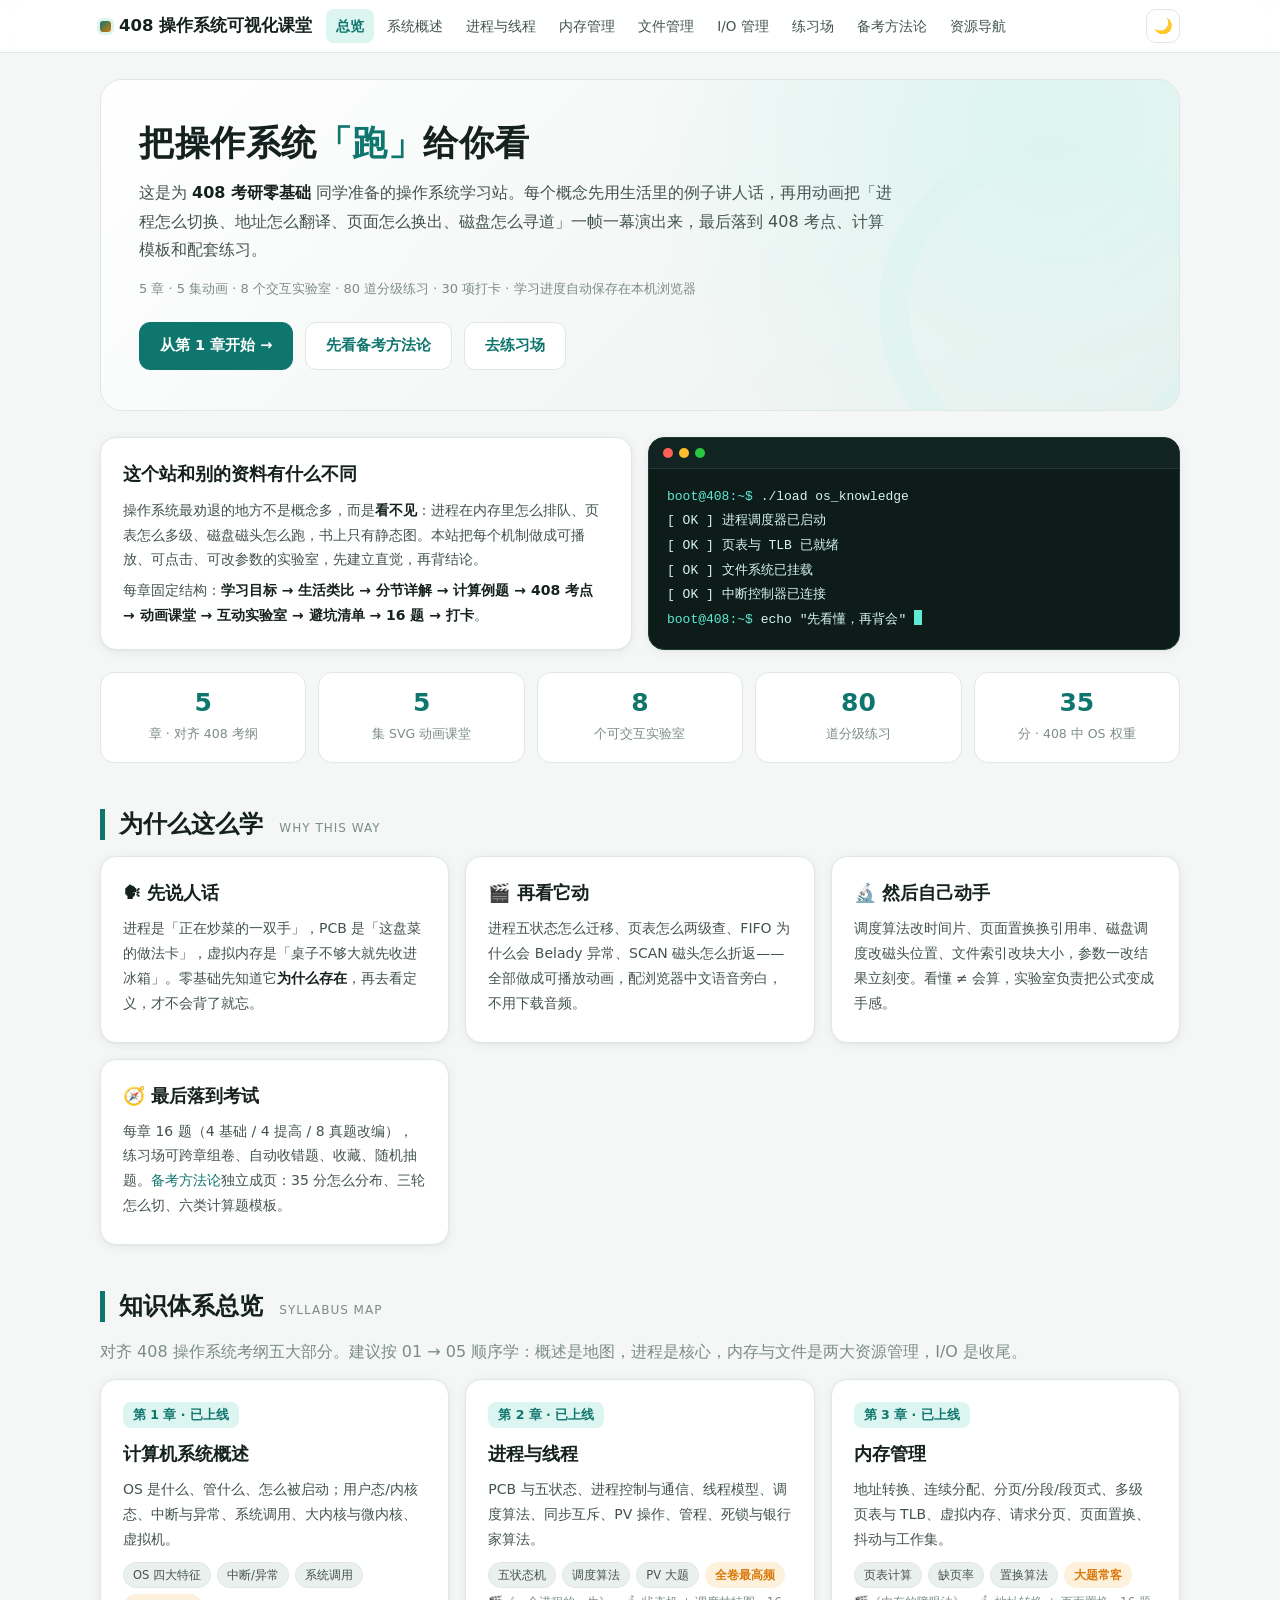
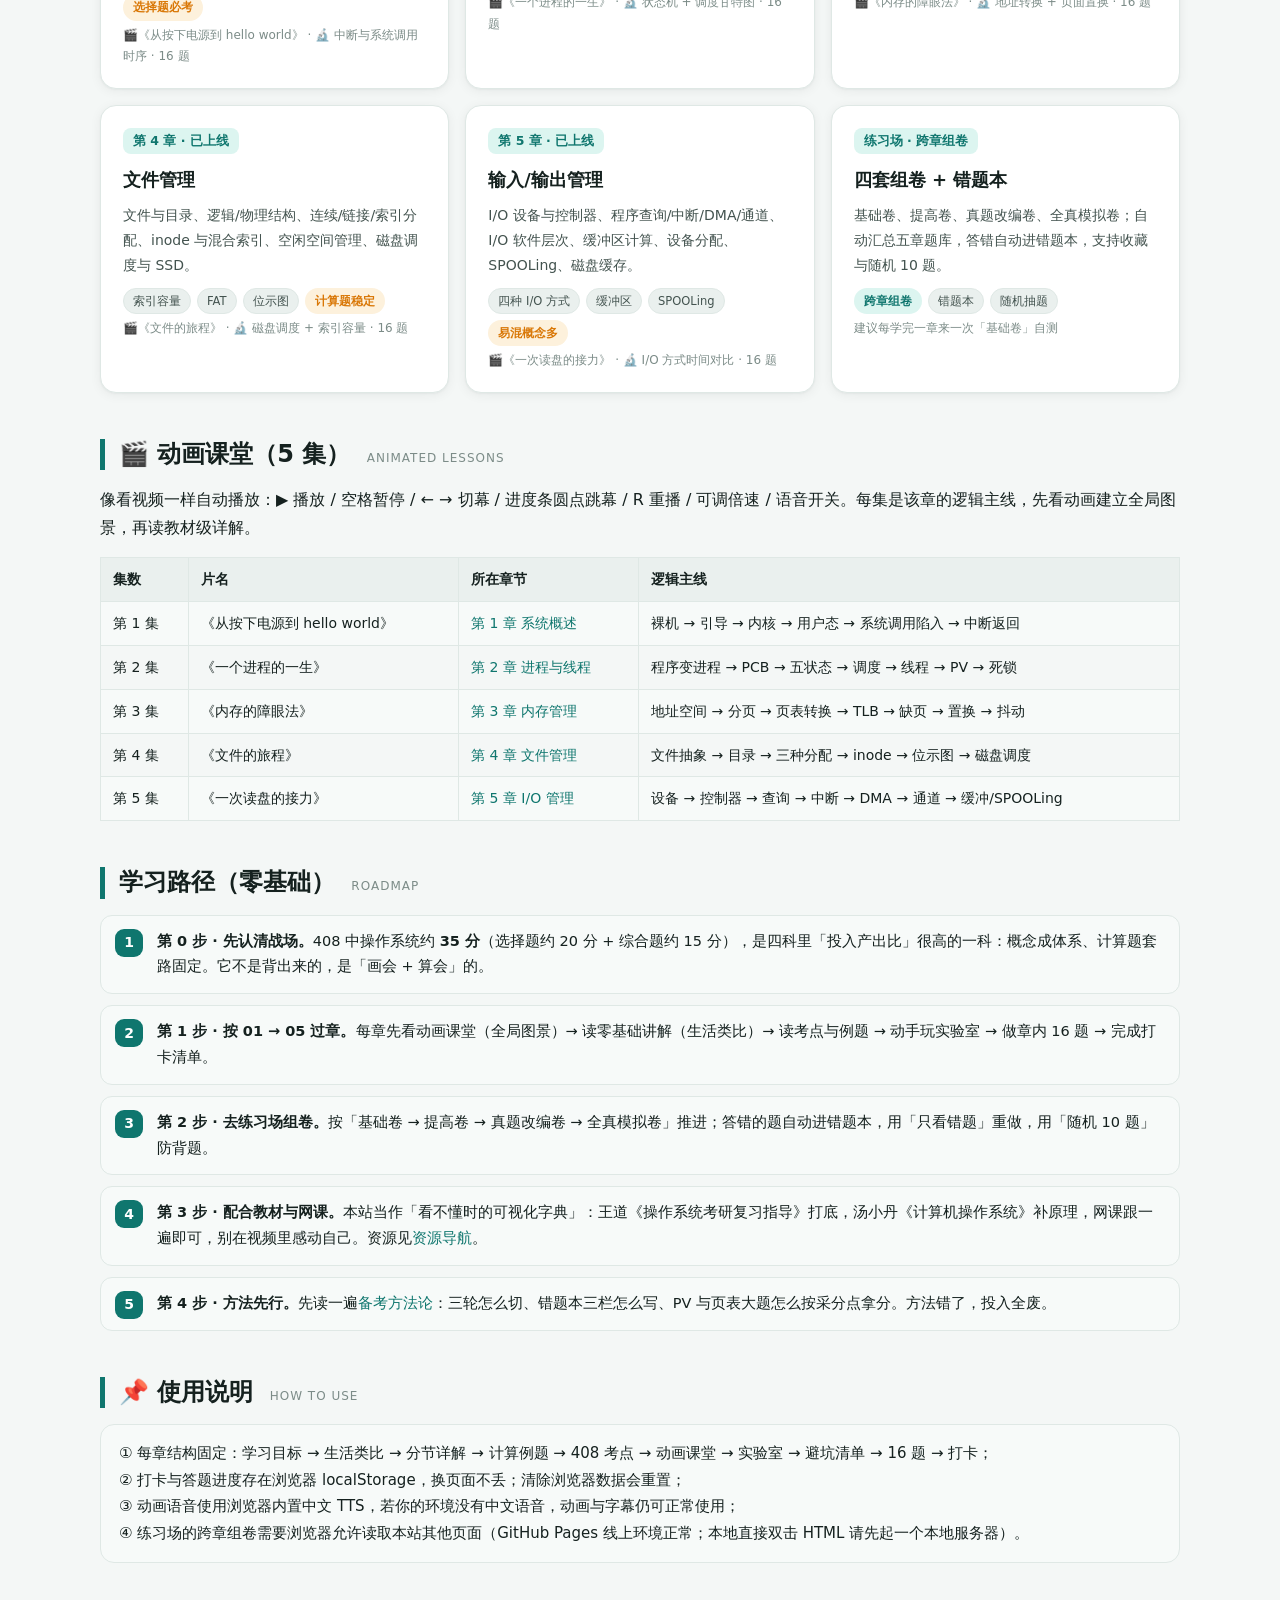
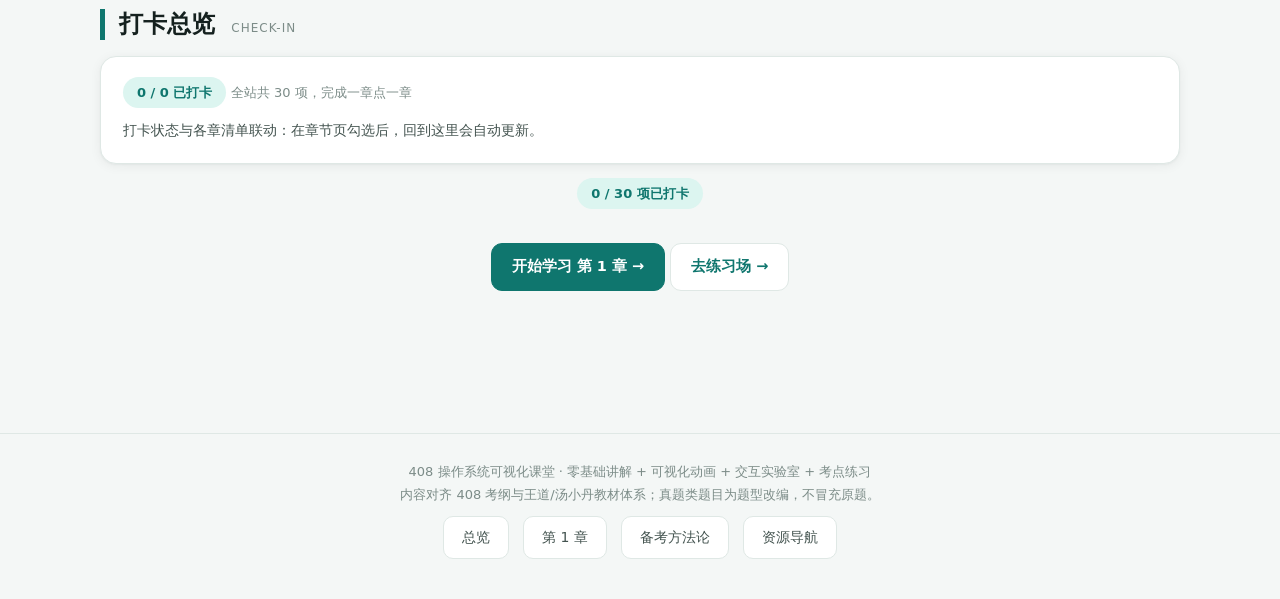
==== index.html @ ae4e2e85 "408 操作系统可视化课堂：5章详解/动画/实验室/80题/备考方法论" ====
<!DOCTYPE html>
<html lang="zh-CN" data-theme="light">
<head>
<meta charset="UTF-8">
<meta name="viewport" content="width=device-width, initial-scale=1.0">
<title>408 操作系统可视化课堂 · 零基础到考点</title>
<meta name="description" content="408 考研操作系统零基础学习站：生活类比讲人话、SVG 动画课堂、交互实验室、80 题分级练习、备考方法论。">
<link rel="stylesheet" href="assets/style.css">
</head>
<body>
<nav class="topbar"><div class="topbar-inner">
  <a class="logo" href="index.html"><span class="dot"></span>408 操作系统可视化课堂</a>
  <div class="nav-links">
    <a href="index.html">总览</a><a href="ch01.html">系统概述</a><a href="ch02.html">进程与线程</a><a href="ch03.html">内存管理</a><a href="ch04.html">文件管理</a><a href="ch05.html">I/O 管理</a><a href="practice.html">练习场</a><a href="method.html">备考方法论</a><a href="resources.html">资源导航</a>
  </div>
  <button class="theme-btn" title="切换明暗主题">🌙</button>
</div></nav>

<div class="wrap">
  <div class="hero">
    <h1>把操作系统<span class="em">「跑」</span>给你看</h1>
    <p>这是为 <b>408 考研零基础</b> 同学准备的操作系统学习站。每个概念先用生活里的例子讲人话，再用动画把「进程怎么切换、地址怎么翻译、页面怎么换出、磁盘怎么寻道」一帧一幕演出来，最后落到 408 考点、计算模板和配套练习。</p>
    <p class="tagline">5 章 · 5 集动画 · 8 个交互实验室 · 80 道分级练习 · 30 项打卡 · 学习进度自动保存在本机浏览器</p>
    <div class="hero-actions">
      <a class="btn" href="ch01.html">从第 1 章开始 →</a>
      <a class="btn ghost" href="method.html">先看备考方法论</a>
      <a class="btn ghost" href="practice.html">去练习场</a>
    </div>
  </div>

  <div class="grid cols-2" style="margin-top:20px">
    <div class="card">
      <h3 style="margin-bottom:8px">这个站和别的资料有什么不同</h3>
      <p>操作系统最劝退的地方不是概念多，而是<b>看不见</b>：进程在内存里怎么排队、页表怎么多级、磁盘磁头怎么跑，书上只有静态图。本站把每个机制做成可播放、可点击、可改参数的实验室，先建立直觉，再背结论。</p>
      <p style="margin-bottom:0">每章固定结构：<b>学习目标 → 生活类比 → 分节详解 → 计算例题 → 408 考点 → 动画课堂 → 互动实验室 → 避坑清单 → 16 题 → 打卡</b>。</p>
    </div>
    <div class="term">
      <div class="term-bar"><i></i><i></i><i></i></div>
      <div class="term-body">
        <div><span class="prompt">boot@408:~$</span> ./load os_knowledge</div>
        <div>[ OK ] 进程调度器已启动</div>
        <div>[ OK ] 页表与 TLB 已就绪</div>
        <div>[ OK ] 文件系统已挂载</div>
        <div>[ OK ] 中断控制器已连接</div>
        <div><span class="prompt">boot@408:~$</span> echo "先看懂，再背会" <span class="caret"></span></div>
      </div>
    </div>
  </div>

  <div class="stat-row">
    <div class="stat"><b>5</b><span>章 · 对齐 408 考纲</span></div>
    <div class="stat"><b>5</b><span>集 SVG 动画课堂</span></div>
    <div class="stat"><b>8</b><span>个可交互实验室</span></div>
    <div class="stat"><b>80</b><span>道分级练习</span></div>
    <div class="stat"><b>35</b><span>分 · 408 中 OS 权重</span></div>
  </div>

  <h2 class="sec">为什么这么学 <span class="en">WHY THIS WAY</span></h2>
  <div class="grid cols-2">
    <div class="card">
      <h3>🗣 先说人话</h3>
      <p>进程是「正在炒菜的一双手」，PCB 是「这盘菜的做法卡」，虚拟内存是「桌子不够大就先收进冰箱」。零基础先知道它<b>为什么存在</b>，再去看定义，才不会背了就忘。</p>
    </div>
    <div class="card">
      <h3>🎬 再看它动</h3>
      <p>进程五状态怎么迁移、页表怎么两级查、FIFO 为什么会 Belady 异常、SCAN 磁头怎么折返——全部做成可播放动画，配浏览器中文语音旁白，不用下载音频。</p>
    </div>
    <div class="card">
      <h3>🔬 然后自己动手</h3>
      <p>调度算法改时间片、页面置换换引用串、磁盘调度改磁头位置、文件索引改块大小，参数一改结果立刻变。看懂 ≠ 会算，实验室负责把公式变成手感。</p>
    </div>
    <div class="card">
      <h3>🧭 最后落到考试</h3>
      <p>每章 16 题（4 基础 / 4 提高 / 8 真题改编），练习场可跨章组卷、自动收错题、收藏、随机抽题。<a href="method.html">备考方法论</a>独立成页：35 分怎么分布、三轮怎么切、六类计算题模板。</p>
    </div>
  </div>

  <h2 class="sec">知识体系总览 <span class="en">SYLLABUS MAP</span></h2>
  <p class="muted">对齐 408 操作系统考纲五大部分。建议按 01 → 05 顺序学：概述是地图，进程是核心，内存与文件是两大资源管理，I/O 是收尾。</p>

  <div class="grid cols-2">
    <a class="card clickable" href="ch01.html">
      <span class="ch-num">第 1 章 · 已上线</span>
      <h3>计算机系统概述</h3>
      <p>OS 是什么、管什么、怎么被启动；用户态/内核态、中断与异常、系统调用、大内核与微内核、虚拟机。</p>
      <div class="chips"><span class="chip">OS 四大特征</span><span class="chip">中断/异常</span><span class="chip">系统调用</span><span class="chip hot">选择题必考</span></div>
      <div class="ch-wave">🎬《从按下电源到 hello world》 · 🔬 中断与系统调用时序 · 16 题</div>
    </a>
    <a class="card clickable" href="ch02.html">
      <span class="ch-num">第 2 章 · 已上线</span>
      <h3>进程与线程</h3>
      <p>PCB 与五状态、进程控制与通信、线程模型、调度算法、同步互斥、PV 操作、管程、死锁与银行家算法。</p>
      <div class="chips"><span class="chip">五状态机</span><span class="chip">调度算法</span><span class="chip">PV 大题</span><span class="chip hot">全卷最高频</span></div>
      <div class="ch-wave">🎬《一个进程的一生》 · 🔬 状态机 + 调度甘特图 · 16 题</div>
    </a>
    <a class="card clickable" href="ch03.html">
      <span class="ch-num">第 3 章 · 已上线</span>
      <h3>内存管理</h3>
      <p>地址转换、连续分配、分页/分段/段页式、多级页表与 TLB、虚拟内存、请求分页、页面置换、抖动与工作集。</p>
      <div class="chips"><span class="chip">页表计算</span><span class="chip">缺页率</span><span class="chip">置换算法</span><span class="chip hot">大题常客</span></div>
      <div class="ch-wave">🎬《内存的障眼法》 · 🔬 地址转换 + 页面置换 · 16 题</div>
    </a>
    <a class="card clickable" href="ch04.html">
      <span class="ch-num">第 4 章 · 已上线</span>
      <h3>文件管理</h3>
      <p>文件与目录、逻辑/物理结构、连续/链接/索引分配、inode 与混合索引、空闲空间管理、磁盘调度与 SSD。</p>
      <div class="chips"><span class="chip">索引容量</span><span class="chip">FAT</span><span class="chip">位示图</span><span class="chip hot">计算题稳定</span></div>
      <div class="ch-wave">🎬《文件的旅程》 · 🔬 磁盘调度 + 索引容量 · 16 题</div>
    </a>
    <a class="card clickable" href="ch05.html">
      <span class="ch-num">第 5 章 · 已上线</span>
      <h3>输入/输出管理</h3>
      <p>I/O 设备与控制器、程序查询/中断/DMA/通道、I/O 软件层次、缓冲区计算、设备分配、SPOOLing、磁盘缓存。</p>
      <div class="chips"><span class="chip">四种 I/O 方式</span><span class="chip">缓冲区</span><span class="chip">SPOOLing</span><span class="chip hot">易混概念多</span></div>
      <div class="ch-wave">🎬《一次读盘的接力》 · 🔬 I/O 方式时间对比 · 16 题</div>
    </a>
    <a class="card clickable" href="practice.html">
      <span class="ch-num">练习场 · 跨章组卷</span>
      <h3>四套组卷 + 错题本</h3>
      <p>基础卷、提高卷、真题改编卷、全真模拟卷；自动汇总五章题库，答错自动进错题本，支持收藏与随机 10 题。</p>
      <div class="chips"><span class="chip new">跨章组卷</span><span class="chip">错题本</span><span class="chip">随机抽题</span></div>
      <div class="ch-wave">建议每学完一章来一次「基础卷」自测</div>
    </a>
  </div>

  <h2 class="sec">🎬 动画课堂（5 集） <span class="en">ANIMATED LESSONS</span></h2>
  <p>像看视频一样自动播放：▶ 播放 / 空格暂停 / ← → 切幕 / 进度条圆点跳幕 / R 重播 / 可调倍速 / 语音开关。每集是该章的逻辑主线，先看动画建立全局图景，再读教材级详解。</p>
  <div class="tbl-wrap">
    <table class="tbl">
      <tr><th>集数</th><th>片名</th><th>所在章节</th><th>逻辑主线</th></tr>
      <tr><td>第 1 集</td><td>《从按下电源到 hello world》</td><td><a href="ch01.html#lesson">第 1 章 系统概述</a></td><td>裸机 → 引导 → 内核 → 用户态 → 系统调用陷入 → 中断返回</td></tr>
      <tr><td>第 2 集</td><td>《一个进程的一生》</td><td><a href="ch02.html#lesson">第 2 章 进程与线程</a></td><td>程序变进程 → PCB → 五状态 → 调度 → 线程 → PV → 死锁</td></tr>
      <tr><td>第 3 集</td><td>《内存的障眼法》</td><td><a href="ch03.html#lesson">第 3 章 内存管理</a></td><td>地址空间 → 分页 → 页表转换 → TLB → 缺页 → 置换 → 抖动</td></tr>
      <tr><td>第 4 集</td><td>《文件的旅程》</td><td><a href="ch04.html#lesson">第 4 章 文件管理</a></td><td>文件抽象 → 目录 → 三种分配 → inode → 位示图 → 磁盘调度</td></tr>
      <tr><td>第 5 集</td><td>《一次读盘的接力》</td><td><a href="ch05.html#lesson">第 5 章 I/O 管理</a></td><td>设备 → 控制器 → 查询 → 中断 → DMA → 通道 → 缓冲/SPOOLing</td></tr>
    </table>
  </div>

  <h2 class="sec">学习路径（零基础） <span class="en">ROADMAP</span></h2>
  <div class="steps">
    <div class="step"><b>第 0 步 · 先认清战场。</b>408 中操作系统约 <b>35 分</b>（选择题约 20 分 + 综合题约 15 分），是四科里「投入产出比」很高的一科：概念成体系、计算题套路固定。它不是背出来的，是「画会 + 算会」的。</div>
    <div class="step"><b>第 1 步 · 按 01 → 05 过章。</b>每章先看动画课堂（全局图景）→ 读零基础讲解（生活类比）→ 读考点与例题 → 动手玩实验室 → 做章内 16 题 → 完成打卡清单。</div>
    <div class="step"><b>第 2 步 · 去练习场组卷。</b>按「基础卷 → 提高卷 → 真题改编卷 → 全真模拟卷」推进；答错的题自动进错题本，用「只看错题」重做，用「随机 10 题」防背题。</div>
    <div class="step"><b>第 3 步 · 配合教材与网课。</b>本站当作「看不懂时的可视化字典」：王道《操作系统考研复习指导》打底，汤小丹《计算机操作系统》补原理，网课跟一遍即可，别在视频里感动自己。资源见<a href="resources.html">资源导航</a>。</div>
    <div class="step"><b>第 4 步 · 方法先行。</b>先读一遍<a href="method.html">备考方法论</a>：三轮怎么切、错题本三栏怎么写、PV 与页表大题怎么按采分点拿分。方法错了，投入全废。</div>
  </div>

  <h2 class="sec">📌 使用说明 <span class="en">HOW TO USE</span></h2>
  <div class="callout">
    ① 每章结构固定：学习目标 → 生活类比 → 分节详解 → 计算例题 → 408 考点 → 动画课堂 → 实验室 → 避坑清单 → 16 题 → 打卡；<br>
    ② 打卡与答题进度存在浏览器 localStorage，换页面不丢；清除浏览器数据会重置；<br>
    ③ 动画语音使用浏览器内置中文 TTS，若你的环境没有中文语音，动画与字幕仍可正常使用；<br>
    ④ 练习场的跨章组卷需要浏览器允许读取本站其他页面（GitHub Pages 线上环境正常；本地直接双击 HTML 请先起一个本地服务器）。
  </div>

  <h2 class="sec">打卡总览 <span class="en">CHECK-IN</span></h2>
  <div class="card" data-ck-scope>
    <p style="margin-bottom:10px"><span class="progress-pill">0 / 0 已打卡</span> <span class="muted small">全站共 30 项，完成一章点一章</span></p>
    <p class="muted small" style="margin:0">打卡状态与各章清单联动：在章节页勾选后，回到这里会自动更新。</p>
  </div>
  <p class="center" style="margin-top:14px"><span class="progress-pill" data-ck-total="30">0 / 30 项已打卡</span></p>

  <p class="center" style="margin-top:34px">
    <a class="btn" href="ch01.html">开始学习 第 1 章 →</a>
    <a class="btn ghost" href="practice.html">去练习场 →</a>
  </p>
</div>

<footer>
  408 操作系统可视化课堂 · 零基础讲解 + 可视化动画 + 交互实验室 + 考点练习<br>
  <span class="small">内容对齐 408 考纲与王道/汤小丹教材体系；真题类题目为题型改编，不冒充原题。</span>
  <div class="pagers"><a href="index.html">总览</a><a href="ch01.html">第 1 章</a><a href="method.html">备考方法论</a><a href="resources.html">资源导航</a></div>
</footer>

<script src="assets/app.js"></script>
</body>
</html>
---- assets/style.css ----
/* 408 操作系统可视化课堂 · 设计系统（明暗双主题） */
:root {
  --bg: #f4f7f6;
  --bg-soft: #eaf0ee;
  --card: #ffffff;
  --card-2: #f7faf9;
  --ink: #15211f;
  --ink-2: #43534f;
  --ink-3: #7c8c88;
  --line: #dfe8e5;
  --brand: #0f766e;
  --brand-2: #14b8a6;
  --brand-soft: #dcf5f0;
  --accent: #d97706;
  --accent-soft: #fdf1dc;
  --green: #15803d;
  --green-soft: #e2f6e8;
  --red: #dc2626;
  --red-soft: #fdeaea;
  --violet: #6d28d9;
  --violet-soft: #efe9fd;
  --shadow: 0 2px 12px rgba(21, 33, 31, .06), 0 1px 2px rgba(21, 33, 31, .04);
  --code-bg: #edf3f1;
  --svg-ink: #15211f;
  --svg-fill: #dcf5f0;
  --svg-fill-2: #bfe9e2;
}
[data-theme="dark"] {
  --bg: #0c1413;
  --bg-soft: #111c1a;
  --card: #15211f;
  --card-2: #1a2926;
  --ink: #e6f2ef;
  --ink-2: #aec2bd;
  --ink-3: #748a85;
  --line: #263835;
  --brand: #2dd4bf;
  --brand-2: #5eead4;
  --brand-soft: #123a34;
  --accent: #fbbf24;
  --accent-soft: #3a2c0c;
  --green: #4ade80;
  --green-soft: #12301d;
  --red: #f87171;
  --red-soft: #3a1717;
  --violet: #a78bfa;
  --violet-soft: #2a1f4d;
  --shadow: 0 2px 14px rgba(0, 0, 0, .4);
  --code-bg: #1d2d2a;
  --svg-ink: #e6f2ef;
  --svg-fill: #123a34;
  --svg-fill-2: #1a4d45;
}
* { box-sizing: border-box; margin: 0; padding: 0; }
html { scroll-behavior: smooth; scroll-padding-top: 90px; }
body {
  font-family: "PingFang SC", "Microsoft YaHei", "Segoe UI", system-ui, sans-serif;
  background: var(--bg); color: var(--ink);
  line-height: 1.78; font-size: 16px;
  transition: background .25s, color .25s;
}
a { color: var(--brand); text-decoration: none; }
a:hover { text-decoration: underline; }
::selection { background: var(--brand-soft); color: var(--brand); }

/* ── 顶部导航 ── */
.topbar {
  position: sticky; top: 0; z-index: 50;
  background: color-mix(in srgb, var(--card) 90%, transparent);
  backdrop-filter: blur(12px);
  border-bottom: 1px solid var(--line);
}
.topbar-inner {
  max-width: 1120px; margin: 0 auto; padding: 9px 20px;
  display: flex; align-items: center; gap: 14px;
}
.logo { font-weight: 800; font-size: 16.5px; color: var(--ink); display: flex; align-items: center; gap: 8px; white-space: nowrap; }
.logo .dot { width: 11px; height: 11px; border-radius: 3px; background: linear-gradient(135deg, var(--brand), var(--accent)); box-shadow: 0 0 0 3px var(--brand-soft); }
.logo:hover { text-decoration: none; }
.nav-links { display: flex; gap: 3px; flex: 1; flex-wrap: wrap; }
.nav-links a { padding: 5px 10px; border-radius: 8px; color: var(--ink-2); font-size: 13.5px; white-space: nowrap; }
.nav-links a:hover { background: var(--brand-soft); color: var(--brand); text-decoration: none; }
.nav-links a.active { background: var(--brand-soft); color: var(--brand); font-weight: 700; }
.theme-btn {
  border: 1px solid var(--line); background: var(--card); color: var(--ink-2);
  width: 34px; height: 34px; border-radius: 10px; cursor: pointer; font-size: 15px;
  transition: transform .15s;
}
.theme-btn:hover { transform: scale(1.08); }

/* ── 布局 ── */
.wrap { max-width: 1120px; margin: 0 auto; padding: 26px 20px 80px; }
.hero {
  position: relative; overflow: hidden;
  background:
    radial-gradient(circle at 88% 12%, var(--brand-soft) 0, transparent 42%),
    linear-gradient(135deg, var(--card), var(--bg-soft));
  border: 1px solid var(--line); border-radius: 22px;
  padding: 40px 38px; margin-bottom: 26px;
}
.hero::after {
  content: ""; position: absolute; right: -40px; bottom: -70px;
  width: 280px; height: 280px; border-radius: 50%;
  border: 30px solid var(--brand-soft); opacity: .55;
}
.hero h1 { font-size: 35px; line-height: 1.35; letter-spacing: .5px; margin-bottom: 12px; }
.hero h1 .em { color: var(--brand); }
.hero p { color: var(--ink-2); max-width: 760px; }
.hero .tagline { color: var(--ink-3); font-size: 13px; margin-top: 12px; }
.hero .hero-actions { display: flex; gap: 12px; flex-wrap: wrap; margin-top: 22px; position: relative; z-index: 1; }
.btn {
  display: inline-flex; align-items: center; gap: 6px;
  background: var(--brand); color: #fff; border: 1px solid var(--brand);
  padding: 10px 20px; border-radius: 11px; font-size: 14.5px; font-weight: 700;
  transition: transform .12s, box-shadow .12s;
}
.btn:hover { text-decoration: none; transform: translateY(-2px); box-shadow: 0 8px 20px rgba(15, 118, 110, .25); }
.btn.ghost { background: var(--card); color: var(--brand); border-color: var(--line); }
.btn.ghost:hover { box-shadow: var(--shadow); }

h2.sec { font-size: 24px; margin: 46px 0 16px; padding-left: 14px; border-left: 5px solid var(--brand); line-height: 1.3; }
h2.sec .en { font-size: 12px; color: var(--ink-3); font-weight: 500; margin-left: 8px; letter-spacing: 1px; }
h3.sub { font-size: 19px; margin: 30px 0 10px; display: flex; align-items: center; gap: 8px; }
h4.mini { font-size: 16px; margin: 20px 0 8px; color: var(--ink); }
p { margin-bottom: 12px; }
ul, ol { margin: 8px 0 14px 24px; }
li { margin-bottom: 6px; }
.muted { color: var(--ink-3); }
.small { font-size: 13px; }
.center { text-align: center; }
b, strong { color: var(--ink); }

/* ── 卡片与网格 ── */
.grid { display: grid; gap: 16px; }
.grid.cols-2 { grid-template-columns: repeat(auto-fit, minmax(320px, 1fr)); }
.grid.cols-3 { grid-template-columns: repeat(auto-fit, minmax(250px, 1fr)); }
.grid.cols-4 { grid-template-columns: repeat(auto-fit, minmax(200px, 1fr)); }
.card {
  background: var(--card); border: 1px solid var(--line); border-radius: 16px;
  padding: 20px 22px; box-shadow: var(--shadow);
}
.card.clickable { transition: transform .15s, box-shadow .15s; display: block; color: inherit; }
.card.clickable:hover { transform: translateY(-3px); text-decoration: none; box-shadow: 0 10px 28px rgba(15, 118, 110, .14); border-color: var(--brand-2); }
.card .ch-num {
  font-size: 12.5px; font-weight: 700; color: var(--brand);
  background: var(--brand-soft); border-radius: 8px; padding: 2px 10px; display: inline-block; margin-bottom: 10px;
}
.card h3 { font-size: 18px; margin-bottom: 7px; }
.card p { color: var(--ink-2); font-size: 14px; margin-bottom: 6px; }
.card .ch-wave { font-size: 12px; color: var(--ink-3); margin-top: 4px; }
.chips { display: flex; flex-wrap: wrap; gap: 6px; margin-top: 10px; }
.chip {
  font-size: 11.5px; color: var(--ink-2); background: var(--bg-soft);
  border: 1px solid var(--line); border-radius: 999px; padding: 2px 9px;
}
.chip.hot { background: var(--accent-soft); border-color: transparent; color: var(--accent); font-weight: 700; }
.chip.new { background: var(--brand-soft); border-color: transparent; color: var(--brand); font-weight: 700; }

/* 首页统计条 */
.stat-row { display: grid; grid-template-columns: repeat(auto-fit, minmax(150px, 1fr)); gap: 12px; margin: 22px 0 6px; }
.stat {
  background: var(--card); border: 1px solid var(--line); border-radius: 14px;
  padding: 14px 16px; text-align: center;
}
.stat b { display: block; font-size: 25px; color: var(--brand); line-height: 1.3; }
.stat span { font-size: 12.5px; color: var(--ink-3); }

/* 终端装饰 */
.term {
  background: #0d1b19; color: #d7f5ef; border-radius: 16px;
  border: 1px solid #1f3b36; box-shadow: var(--shadow);
  padding: 0; overflow: hidden; font-family: Consolas, "JetBrains Mono", monospace;
}
.term .term-bar { display: flex; gap: 6px; padding: 10px 14px; background: #122421; border-bottom: 1px solid #1f3b36; }
.term .term-bar i { width: 10px; height: 10px; border-radius: 50%; background: #ff5f57; }
.term .term-bar i:nth-child(2) { background: #febc2e; }
.term .term-bar i:nth-child(3) { background: #28c840; }
.term .term-body { padding: 16px 18px; font-size: 13px; line-height: 1.9; }
.term .prompt { color: #5eead4; }
.term .caret { display: inline-block; width: 8px; height: 15px; background: #5eead4; vertical-align: -2px; animation: blink 1.1s step-end infinite; }
@keyframes blink { 50% { opacity: 0; } }

/* ── 提示框 ── */
.callout {
  border-radius: 14px; padding: 15px 18px; margin: 16px 0;
  border: 1px solid var(--line); background: var(--card-2); font-size: 15px;
}
.callout .co-title { font-weight: 700; margin-bottom: 6px; display: flex; align-items: center; gap: 8px; }
.callout.life { background: var(--accent-soft); border-color: transparent; }
.callout.life .co-title { color: var(--accent); }
.callout.exam { background: var(--brand-soft); border-color: transparent; }
.callout.exam .co-title { color: var(--brand); }
.callout.warn { background: var(--red-soft); border-color: transparent; }
.callout.warn .co-title { color: var(--red); }
.callout.ok { background: var(--green-soft); border-color: transparent; }
.callout.ok .co-title { color: var(--green); }
.callout.kernel { background: #0d1b19; color: #d7f5ef; border-color: #1f3b36; }
.callout.kernel .co-title { color: #5eead4; }
.callout.kernel code.inline { background: #1a302c; color: #7ff2df; }
.callout.views { background: var(--bg-soft); border-color: var(--brand-2); border-left: 4px solid var(--brand); }
.callout.views .co-title { color: var(--brand); }
.callout.views .src { font-size: 12px; color: var(--ink-3); margin-top: 8px; }
.callout.views ul { margin: 6px 0 0 18px; }
.callout.views li { margin-bottom: 6px; font-size: 14.5px; }

/* ── 代码 ── */
pre.code {
  background: var(--code-bg); border: 1px solid var(--line); border-radius: 12px;
  padding: 14px 18px; overflow-x: auto; font-size: 13.5px; line-height: 1.65;
  font-family: Consolas, "JetBrains Mono", monospace; margin: 12px 0;
}
code.inline {
  background: var(--code-bg); border-radius: 6px; padding: 1px 7px;
  font-family: Consolas, monospace; font-size: 13.5px; color: var(--brand);
}
[data-theme="dark"] code.inline { color: var(--brand-2); }

/* ── 表格 ── */
.tbl-wrap { overflow-x: auto; margin: 14px 0; }
table.tbl { width: 100%; border-collapse: collapse; font-size: 14px; }
table.tbl th, table.tbl td { border: 1px solid var(--line); padding: 9px 12px; text-align: left; vertical-align: top; }
table.tbl th { background: var(--bg-soft); font-weight: 700; white-space: nowrap; }
table.tbl tr:nth-child(even) td { background: var(--card-2); }
table.tbl td.hl { color: var(--brand); font-weight: 700; }
table.tbl .num { font-family: Consolas, monospace; }

/* ── 公式框 ── */
.formula {
  background: var(--card); border: 1px dashed var(--brand-2); border-radius: 12px;
  padding: 13px 18px; margin: 12px 0; font-size: 15px;
  font-family: "Cambria Math", "Times New Roman", serif;
}
.formula .fx-label { font-family: inherit; font-size: 12px; color: var(--ink-3); display: block; margin-bottom: 4px; letter-spacing: .5px; }
.formula b { color: var(--brand); }

/* ── 步骤流 ── */
.steps { counter-reset: st; display: grid; gap: 11px; margin: 14px 0; }
.step {
  position: relative; padding: 13px 16px 13px 56px;
  background: var(--card-2); border: 1px solid var(--line); border-radius: 12px; font-size: 14.5px;
}
.step::before {
  counter-increment: st; content: counter(st);
  position: absolute; left: 14px; top: 13px;
  width: 28px; height: 28px; border-radius: 9px;
  background: var(--brand); color: #fff; font-weight: 800;
  display: flex; align-items: center; justify-content: center; font-size: 14px;
}
.steps.plain .step { padding-left: 16px; }
.steps.plain .step::before { display: none; }

/* ── 页内导航 ── */
.toc {
  display: flex; flex-wrap: wrap; gap: 7px; align-items: center;
  background: var(--card); border: 1px solid var(--line); border-radius: 12px;
  padding: 9px 13px; margin: 16px 0; font-size: 12.5px; position: sticky; top: 56px; z-index: 40;
}
.toc .toc-label { font-weight: 700; color: var(--ink-3); }
.toc a { padding: 3px 9px; border-radius: 8px; background: var(--card-2); border: 1px solid var(--line); color: var(--ink-2); }
.toc a:hover { border-color: var(--brand); color: var(--brand); text-decoration: none; }

/* ── 打卡清单 ── */
.checklist { display: grid; gap: 8px; }
.check-item {
  display: flex; align-items: flex-start; gap: 10px;
  background: var(--card-2); border: 1px solid var(--line);
  border-radius: 12px; padding: 11px 14px; cursor: pointer; transition: border-color .15s;
  font-size: 14.5px;
}
.check-item:hover { border-color: var(--brand-2); }
.check-item input { margin-top: 5px; accent-color: var(--brand); cursor: pointer; }
.check-item.done { background: var(--green-soft); border-color: transparent; }
.check-item.done span { text-decoration: line-through; color: var(--ink-3); }
.progress-pill {
  display: inline-block; font-size: 13px; font-weight: 700; color: var(--brand);
  background: var(--brand-soft); border-radius: 999px; padding: 4px 14px;
}

/* ── 练习题 ── */
.quiz { border: 1px solid var(--line); border-radius: 14px; background: var(--card); margin: 14px 0; overflow: hidden; }
.quiz .q-head { padding: 15px 18px 6px; font-size: 15px; }
.quiz .q-head .q-tag { color: var(--ink-3); font-size: 12.5px; margin-bottom: 4px; display: flex; align-items: center; gap: 6px; flex-wrap: wrap; }
.quiz .q-head { padding-right: 42px; }
.q-year {
  display: inline-block; font-size: 11.5px; font-weight: 700; border-radius: 6px;
  padding: 1px 8px; background: var(--red-soft); color: var(--red); line-height: 1.6;
}
.q-lvl { display: inline-block; font-size: 11.5px; font-weight: 700; border-radius: 999px; padding: 1px 9px; line-height: 1.6; }
.q-lvl.basic { background: var(--green-soft); color: var(--green); }
.q-lvl.mid { background: var(--accent-soft); color: var(--accent); }
.q-lvl.real { background: var(--brand-soft); color: var(--brand); }
.quiz .opts { padding: 4px 18px 14px; display: grid; gap: 7px; }
.quiz .opt {
  border: 1.5px solid var(--line); border-radius: 10px; padding: 9px 14px;
  cursor: pointer; font-size: 14.5px; transition: border-color .15s, background .15s;
  background: var(--card-2);
}
.quiz .opt:hover { border-color: var(--brand-2); }
.quiz .opt.sel { border-color: var(--brand); background: var(--brand-soft); }
.quiz .opt.right { border-color: var(--green); background: var(--green-soft); }
.quiz .opt.wrong { border-color: var(--red); background: var(--red-soft); }
.quiz .q-foot { padding: 0 18px 15px; display: flex; gap: 10px; align-items: center; flex-wrap: wrap; }
.quiz .btn-ans {
  border: 1px solid var(--line); background: var(--card-2); color: var(--ink-2);
  border-radius: 8px; padding: 5px 14px; cursor: pointer; font-size: 13px;
}
.quiz .btn-ans:hover { border-color: var(--brand); color: var(--brand); }
.quiz .q-res { font-size: 13.5px; font-weight: 700; }
.quiz .q-res.good { color: var(--green); }
.quiz .q-res.bad { color: var(--red); }
.quiz .q-exp { display: none; margin: 0 18px 16px; padding: 12px 16px; background: var(--bg-soft); border-radius: 10px; font-size: 14px; color: var(--ink-2); }
.quiz .q-exp.show { display: block; }
.quiz .q-exp b { color: var(--ink); }
.quiz .q-fav {
  position: absolute; top: 10px; right: 12px;
  border: none; background: transparent; cursor: pointer;
  font-size: 19px; line-height: 1; color: var(--ink-3); padding: 2px 4px;
  transition: transform .12s, color .12s;
}
.quiz .q-fav:hover { transform: scale(1.2); color: var(--accent); }
.quiz .q-fav.on { color: var(--accent); }
.quiz .q-updated { display: inline-block; margin-top: 6px; font-size: 11.5px; color: var(--accent); background: var(--accent-soft); border-radius: 999px; padding: 1px 9px; }

/* 题库 HUD */
.quiz-hud {
  position: sticky; top: 56px; z-index: 41;
  background: var(--card); border: 1px solid var(--line); border-radius: 14px;
  padding: 10px 14px; margin: 16px 0; box-shadow: var(--shadow);
  display: flex; flex-wrap: wrap; align-items: center; gap: 9px 16px;
}
.quiz-hud .hud-stats { display: flex; flex-wrap: wrap; gap: 5px 16px; font-size: 13px; color: var(--ink-2); }
.quiz-hud .hud-stats b { color: var(--brand); font-size: 15px; }
.quiz-hud .hud-wrong b { color: var(--red); }
.quiz-hud .hud-fav b { color: var(--accent); }
.quiz-hud .hud-actions { display: flex; flex-wrap: wrap; gap: 6px; margin-left: auto; }
.quiz-hud .hud-actions button {
  border: 1px solid var(--line); background: var(--card-2); color: var(--ink-2);
  border-radius: 9px; padding: 5px 11px; font-size: 12.5px; cursor: pointer; transition: all .15s;
}
.quiz-hud .hud-actions button:hover { border-color: var(--brand); color: var(--brand); }
.quiz-hud .hud-actions button.on { background: var(--brand); border-color: var(--brand); color: #fff; font-weight: 700; }
.quiz-hud .hud-msg { flex-basis: 100%; font-size: 12.5px; color: var(--green); font-weight: 600; max-height: 0; overflow: hidden; opacity: 0; transition: all .25s; }
.quiz-hud .hud-msg.show { max-height: 30px; opacity: 1; }
.quiz-hud .hud-msg.bad { color: var(--red); }
.quiz-hud .hud-auto { font-size: 11.5px; color: var(--ink-3); }
.quiz-hud .hud-warn { display: none; flex-basis: 100%; margin-top: 6px; background: var(--red-soft); color: var(--red); border-radius: 8px; padding: 7px 12px; font-size: 12.5px; font-weight: 600; }

/* ── 动画播放器 ── */
.player { background: var(--card); border: 1px solid var(--line); border-radius: 18px; overflow: hidden; box-shadow: var(--shadow); margin: 20px 0; }
.player .stage { position: relative; background: var(--card-2); min-height: 430px; display: flex; align-items: center; justify-content: center; padding: 10px 10px 56px; }
.player .stage svg { max-width: 100%; display: block; }
.player .caption {
  position: absolute; left: 0; right: 0; bottom: 0;
  background: color-mix(in srgb, var(--card) 93%, transparent);
  border-top: 1px solid var(--line);
  padding: 10px 18px; font-size: 14.5px; min-height: 46px;
  display: flex; align-items: center; gap: 10px;
}
.player .caption .voice-tag { flex-shrink: 0; font-size: 11.5px; font-weight: 700; color: var(--brand); background: var(--brand-soft); border-radius: 999px; padding: 2px 10px; }
.player .ctrl { display: flex; align-items: center; gap: 9px; padding: 10px 16px; border-top: 1px solid var(--line); background: var(--card); flex-wrap: wrap; }
.player .ctrl button {
  border: 1px solid var(--line); background: var(--card-2); color: var(--ink);
  width: 38px; height: 38px; border-radius: 10px; cursor: pointer; font-size: 15px;
  transition: border-color .15s, transform .1s;
}
.player .ctrl button:hover { border-color: var(--brand); }
.player .ctrl button:active { transform: scale(.94); }
.player .ctrl button.play { background: var(--brand); border-color: var(--brand); color: #fff; width: 46px; }
.player .pbar { flex: 1; min-width: 150px; height: 8px; background: var(--bg-soft); border-radius: 999px; position: relative; cursor: pointer; }
.player .pbar .pfill { position: absolute; left: 0; top: 0; bottom: 0; width: 0%; background: linear-gradient(90deg, var(--brand), var(--brand-2)); border-radius: 999px; }
.player .pbar .pknob { position: absolute; top: 50%; width: 16px; height: 16px; border-radius: 50%; background: var(--brand); border: 3px solid var(--card); transform: translate(-50%, -50%); box-shadow: var(--shadow); }
.player .scene-label { font-size: 12.5px; color: var(--ink-3); min-width: 86px; text-align: center; }
.player .speed-sel { border: 1px solid var(--line); background: var(--card-2); color: var(--ink-2); border-radius: 8px; padding: 6px 8px; font-size: 13px; cursor: pointer; }
.player .dot { position: absolute; top: 50%; width: 9px; height: 9px; border-radius: 50%; background: var(--ink-3); border: 2px solid var(--card); transform: translate(-50%, -50%); cursor: pointer; z-index: 2; transition: transform .12s; }
.player .dot:hover { transform: translate(-50%, -50%) scale(1.5); background: var(--brand); }
.player .dot.on { background: var(--brand); transform: translate(-50%, -50%) scale(1.3); }
.player .hint { padding: 6px 16px 11px; font-size: 12px; color: var(--ink-3); border-top: 1px dashed var(--line); background: var(--card); }
.player .replay, .player .mute { width: 34px; }
.player .play-hint { position: absolute; inset: 0; display: flex; align-items: center; justify-content: center; flex-direction: column; gap: 8px; background: color-mix(in srgb, var(--card) 55%, transparent); color: var(--ink-2); font-size: 14px; z-index: 3; cursor: pointer; }
.player .play-hint .big-play { width: 62px; height: 62px; border-radius: 50%; background: var(--brand); color: #fff; font-size: 24px; display: flex; align-items: center; justify-content: center; box-shadow: 0 10px 30px rgba(15,118,110,.35); }
.player .play-hint.hide { display: none; }

/* 动画 SVG 公共样式 */
.ls-box { fill: var(--card); stroke: var(--line); stroke-width: 1.5; }
.ls-box.hot { fill: var(--brand-soft); stroke: var(--brand); }
.ls-box.warn { fill: var(--red-soft); stroke: var(--red); }
.ls-box.ok { fill: var(--green-soft); stroke: var(--green); }
.ls-box.accent { fill: var(--accent-soft); stroke: var(--accent); }
.ls-box.violet { fill: var(--violet-soft); stroke: var(--violet); }
.ls-t { fill: var(--ink); font-size: 14px; font-family: "PingFang SC", "Microsoft YaHei", sans-serif; }
.ls-t.sm { font-size: 12px; fill: var(--ink-2); }
.ls-t.xs { font-size: 11px; fill: var(--ink-3); }
.ls-t.big { font-size: 17px; font-weight: 700; }
.ls-t.mono { font-family: Consolas, monospace; font-size: 12.5px; }
.ls-t.brand { fill: var(--brand); font-weight: 700; }
.ls-t.red { fill: var(--red); font-weight: 700; }
.ls-t.green { fill: var(--green); font-weight: 700; }
.ls-arrow { stroke: var(--ink-3); stroke-width: 1.6; fill: none; }
.ls-arrow.brand { stroke: var(--brand); }
.ls-arrow.red { stroke: var(--red); }
.ls-arrow.dash { stroke-dasharray: 5 4; }
.ls-line { stroke: var(--line); stroke-width: 1.5; }
.ls-fade { opacity: 0; animation: lsUp .55s ease forwards; }
.ls-d1 { animation-delay: .15s; }
.ls-d2 { animation-delay: .4s; }
.ls-d3 { animation-delay: .65s; }
.ls-d4 { animation-delay: .9s; }
.ls-d5 { animation-delay: 1.15s; }
.ls-pulse { animation: lsPulse 1.6s ease-in-out infinite; }
@keyframes lsUp { from { opacity: 0; transform: translateY(9px); } to { opacity: 1; transform: translateY(0); } }
@keyframes lsPulse { 0%,100% { opacity: 1; } 50% { opacity: .55; } }

/* ── 实验室 ── */
.lab { background: var(--card); border: 1px solid var(--line); border-radius: 16px; padding: 18px; margin: 16px 0; }
.lab .lab-title { font-weight: 700; margin-bottom: 4px; display: flex; align-items: center; gap: 8px; flex-wrap: wrap; }
.lab .lab-desc { font-size: 13.5px; color: var(--ink-3); margin-bottom: 12px; }
.lab .lab-stage { background: var(--card-2); border-radius: 12px; padding: 12px; overflow-x: auto; }
.lab .lab-ctrl { display: flex; gap: 8px; flex-wrap: wrap; margin-top: 12px; align-items: center; }
.lab .lab-ctrl label { font-size: 13.5px; color: var(--ink-2); display: flex; align-items: center; gap: 6px; }
.lab .lab-ctrl input, .lab .lab-ctrl select {
  border: 1px solid var(--line); background: var(--card-2); color: var(--ink);
  border-radius: 8px; padding: 7px 9px; font-size: 13.5px; width: 92px;
}
.lab .lab-ctrl input.wide { width: 240px; }
.lab .lab-ctrl button {
  border: 1px solid var(--brand); background: var(--brand-soft); color: var(--brand);
  border-radius: 8px; padding: 7px 13px; font-size: 13px; font-weight: 600; cursor: pointer; transition: transform .1s;
}
.lab .lab-ctrl button:hover { transform: translateY(-1px); }
.lab .lab-ctrl button.ghost { border-color: var(--line); background: var(--card-2); color: var(--ink-2); }
.lab .lab-note { margin-top: 10px; font-size: 13.5px; color: var(--ink-2); min-height: 22px; }
.lab .lab-note b { color: var(--brand); }
.lab-tabs { display: flex; gap: 6px; flex-wrap: wrap; margin-bottom: 12px; }
.lab-tabs button { border: 1px solid var(--line); background: var(--card-2); color: var(--ink-2); border-radius: 8px; padding: 5px 12px; font-size: 12.5px; cursor: pointer; }
.lab-tabs button.on { background: var(--brand); border-color: var(--brand); color: #fff; font-weight: 700; }

/* 进程状态机 */
.state-map { display: grid; grid-template-columns: repeat(5, 1fr); gap: 10px; align-items: stretch; }
.state-node { border: 2px solid var(--line); background: var(--card); border-radius: 14px; padding: 12px 8px; text-align: center; font-weight: 700; font-size: 14px; transition: all .2s; position: relative; }
.state-node small { display: block; font-weight: 400; font-size: 11px; color: var(--ink-3); margin-top: 3px; }
.state-node.on { border-color: var(--brand); background: var(--brand-soft); box-shadow: 0 0 0 4px var(--brand-soft); }
.state-node.dead { opacity: .42; }
.state-log { margin-top: 10px; font-family: Consolas, monospace; font-size: 12.5px; color: var(--ink-2); background: var(--card); border: 1px solid var(--line); border-radius: 10px; padding: 10px 12px; min-height: 66px; max-height: 120px; overflow-y: auto; }
.state-log div { padding: 1px 0; }

/* 甘特图 */
.gantt-wrap { overflow-x: auto; }
.gantt { min-width: 620px; }
.gantt-row { display: flex; align-items: center; gap: 8px; margin-bottom: 7px; }
.gantt-row .g-label { width: 66px; font-size: 12.5px; color: var(--ink-2); text-align: right; flex-shrink: 0; font-family: Consolas, monospace; }
.gantt-track { position: relative; flex: 1; height: 26px; background: var(--bg-soft); border-radius: 6px; overflow: hidden; }
.gantt-bar { position: absolute; top: 2px; bottom: 2px; border-radius: 5px; font-size: 11px; color: #fff; display: flex; align-items: center; justify-content: center; min-width: 2px; }
.gantt-axis { display: flex; justify-content: space-between; font-size: 11px; color: var(--ink-3); margin-left: 74px; margin-top: 4px; font-family: Consolas, monospace; }

/* 页面置换帧表 */
.frames { display: flex; flex-direction: column; gap: 5px; }
.frame-row { display: flex; gap: 5px; align-items: center; }
.frame-row .fr-label { width: 52px; font-size: 12px; color: var(--ink-3); flex-shrink: 0; font-family: Consolas, monospace; }
.frame-row .fr-cell { min-width: 46px; height: 36px; border: 1.5px solid var(--line); background: var(--card); border-radius: 7px; display: flex; align-items: center; justify-content: center; font-family: Consolas, monospace; font-size: 14px; }
.frame-row .fr-cell.hit { border-color: var(--green); background: var(--green-soft); color: var(--green); font-weight: 700; }
.frame-row .fr-cell.fault { border-color: var(--red); background: var(--red-soft); color: var(--red); font-weight: 700; }
.ref-strip { display: flex; gap: 5px; flex-wrap: wrap; margin-bottom: 12px; }
.ref-cell { min-width: 34px; height: 30px; border-radius: 7px; background: var(--bg-soft); border: 1px solid var(--line); display: flex; align-items: center; justify-content: center; font-family: Consolas, monospace; font-size: 13px; }
.ref-cell.now { background: var(--brand); color: #fff; border-color: var(--brand); font-weight: 700; }
.ref-cell.done { opacity: .55; }

/* 磁盘磁头图 */
.head-path { width: 100%; }
.head-stats { display: flex; gap: 16px; flex-wrap: wrap; font-size: 13px; color: var(--ink-2); margin-top: 8px; }
.head-stats b { color: var(--brand); font-size: 15px; }

/* 对比条 */
.bars { display: grid; gap: 9px; }
.bar-row { display: flex; align-items: center; gap: 10px; font-size: 13px; }
.bar-row .b-label { width: 110px; flex-shrink: 0; color: var(--ink-2); }
.bar-track { flex: 1; height: 20px; background: var(--bg-soft); border-radius: 6px; overflow: hidden; }
.bar-fill { height: 100%; background: linear-gradient(90deg, var(--brand), var(--brand-2)); border-radius: 6px; transition: width .4s; }
.bar-fill.warn { background: linear-gradient(90deg, var(--red), #f59e0b); }
.bar-row .b-val { width: 74px; text-align: right; font-family: Consolas, monospace; color: var(--ink-3); }

/* 双栏对比 */
.split { display: grid; grid-template-columns: repeat(auto-fit, minmax(300px, 1fr)); gap: 14px; margin: 14px 0; }
.split > .card { padding: 16px 18px; }
.split h4 { font-size: 15.5px; margin-bottom: 6px; }

/* 资源页 */
.res-item { display: flex; gap: 14px; padding: 15px 0; border-bottom: 1px dashed var(--line); }
.res-item:last-child { border-bottom: none; }
.res-icon { font-size: 22px; flex-shrink: 0; margin-top: 2px; }
.res-body h4 { font-size: 15.5px; margin-bottom: 3px; }
.res-body p { font-size: 13.5px; color: var(--ink-2); margin-bottom: 4px; }
.res-meta { font-size: 12px; color: var(--ink-3); }
.res-meta .star { color: var(--accent); }

/* 练习场 */
.paper-grid { display: grid; grid-template-columns: repeat(auto-fit, minmax(240px, 1fr)); gap: 14px; }
.paper-card { border: 1.5px solid var(--line); border-radius: 14px; padding: 16px 18px; background: var(--card); cursor: pointer; transition: all .15s; }
.paper-card:hover { border-color: var(--brand); transform: translateY(-2px); }
.paper-card.on { border-color: var(--brand); background: var(--brand-soft); }
.paper-card h4 { font-size: 16px; margin-bottom: 4px; }
.paper-card p { font-size: 12.5px; color: var(--ink-2); margin: 0; }
.paper-card .pc-meta { font-size: 11.5px; color: var(--ink-3); margin-top: 6px; }
.bank-source { font-size: 11.5px; color: var(--ink-3); margin-left: 6px; }
.empty-state { text-align: center; padding: 40px 20px; color: var(--ink-3); font-size: 14px; }

/* 页脚 */
footer { border-top: 1px solid var(--line); padding: 26px 20px 40px; text-align: center; color: var(--ink-3); font-size: 13px; margin-top: 50px; }
footer .pagers { display: flex; justify-content: center; gap: 14px; margin-top: 10px; flex-wrap: wrap; }
footer .pagers a { border: 1px solid var(--line); border-radius: 10px; padding: 8px 18px; background: var(--card); color: var(--ink-2); font-size: 14px; }
footer .pagers a:hover { border-color: var(--brand); color: var(--brand); text-decoration: none; }

@media (max-width: 760px) {
  .hero { padding: 28px 20px; }
  .hero h1 { font-size: 26px; }
  .wrap { padding: 18px 14px 60px; }
  .state-map { grid-template-columns: repeat(2, 1fr); }
  .toc { position: static; }
  .quiz-hud { position: static; }
  .player .stage { min-height: 320px; }
  .nav-links { order: 3; flex-basis: 100%; overflow-x: auto; flex-wrap: nowrap; padding-bottom: 4px; }
  .topbar-inner { flex-wrap: wrap; }
}
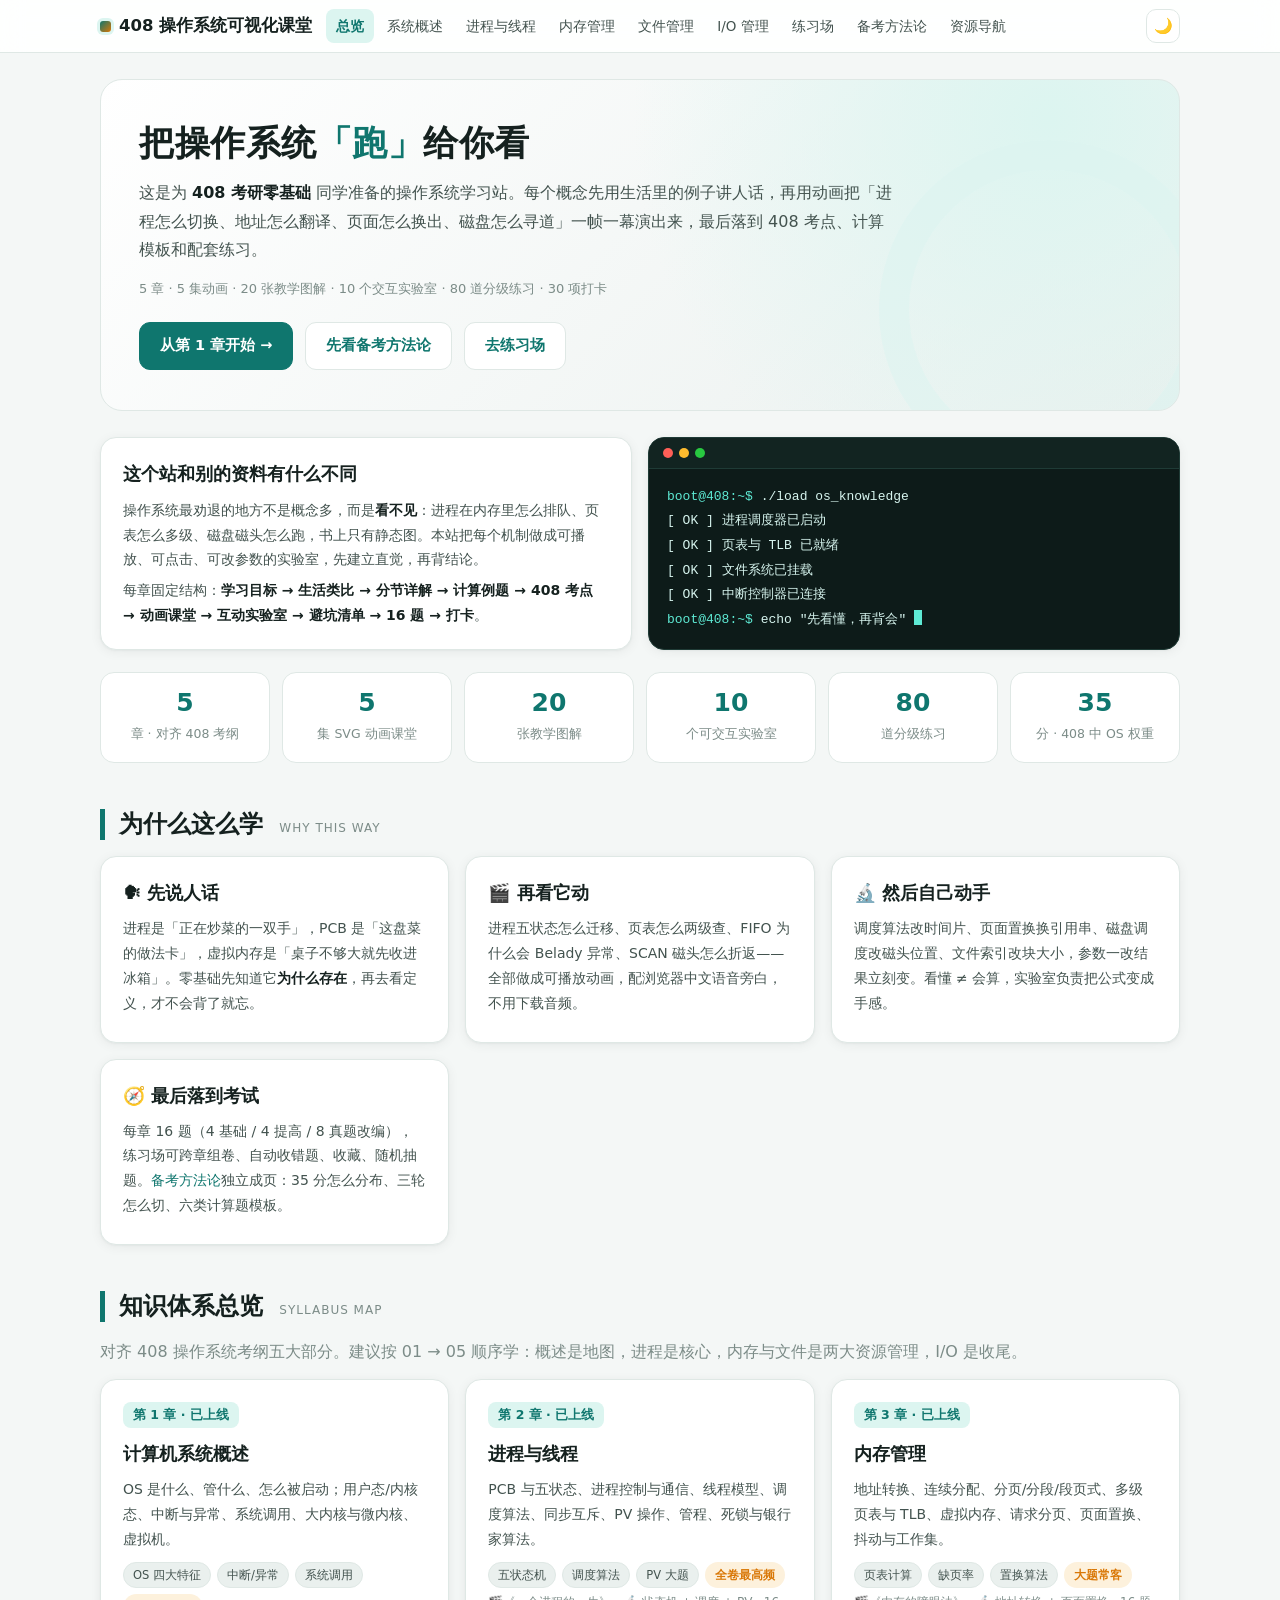
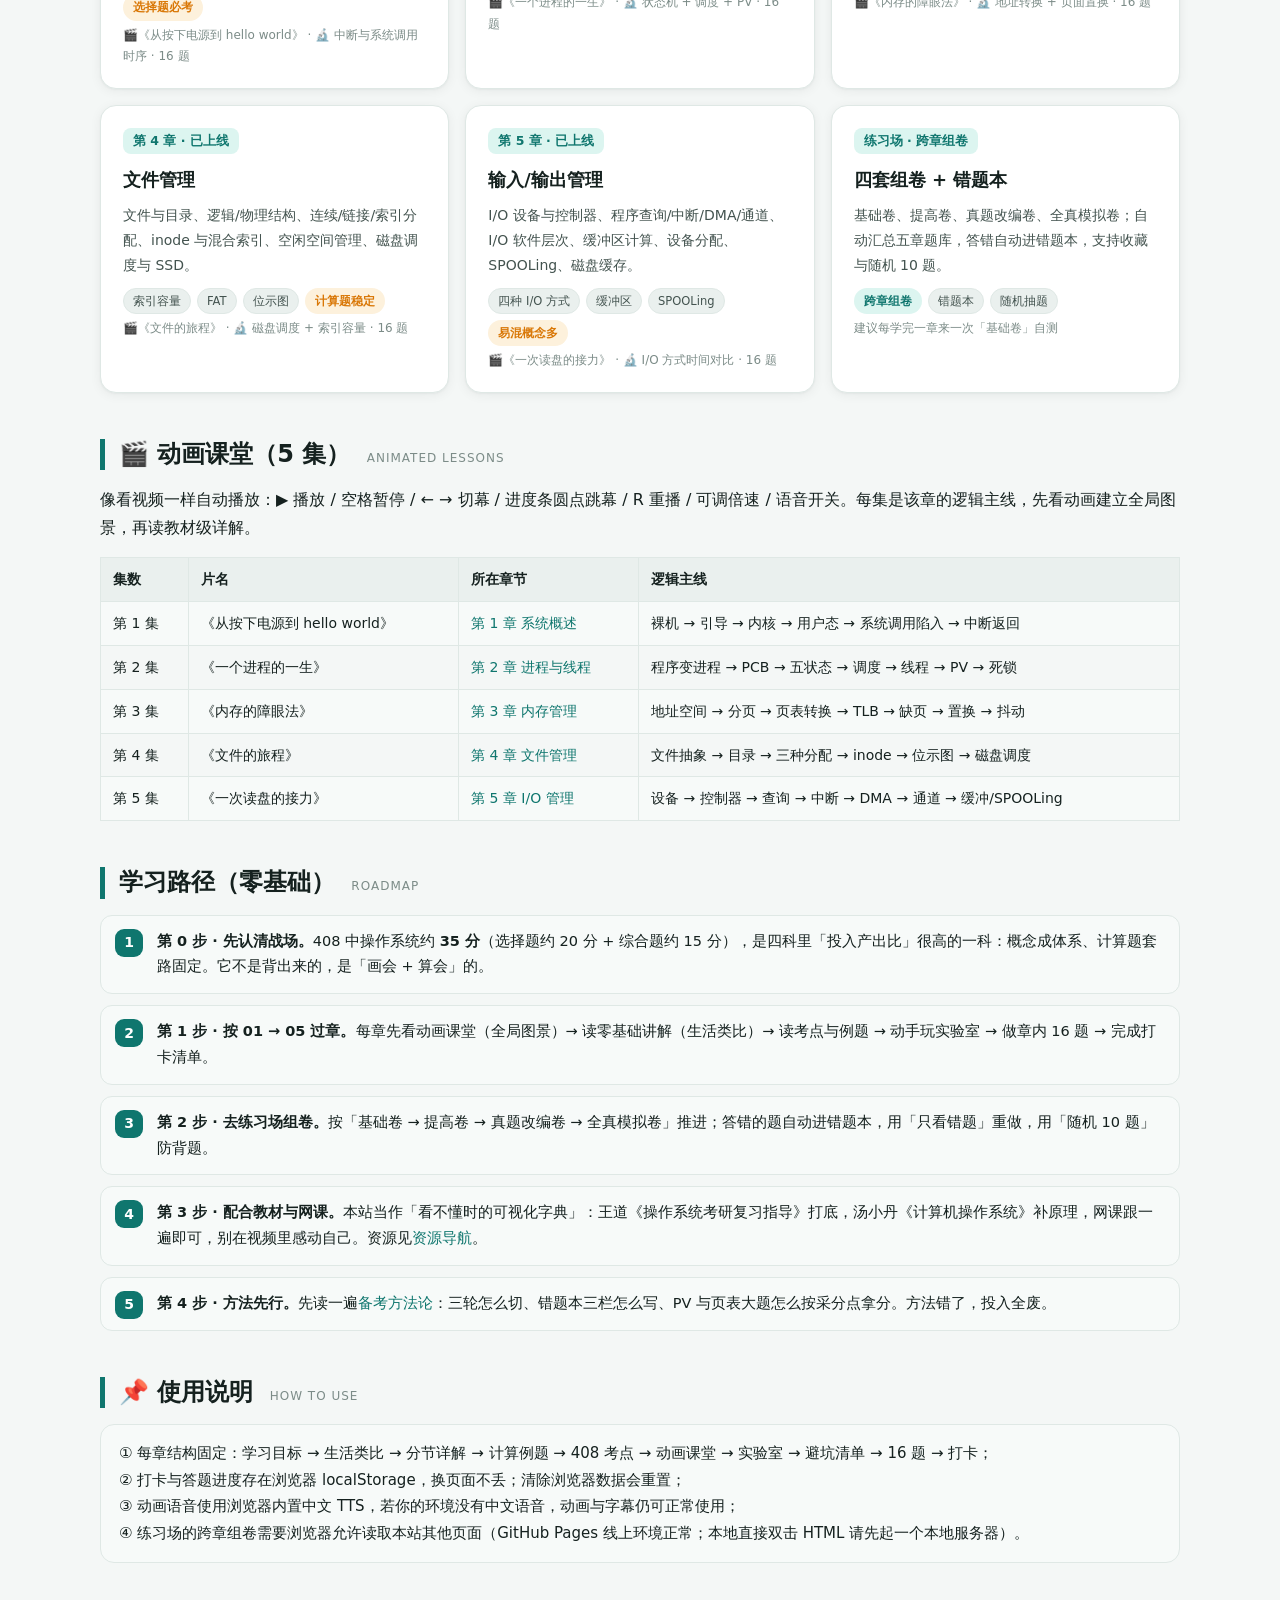
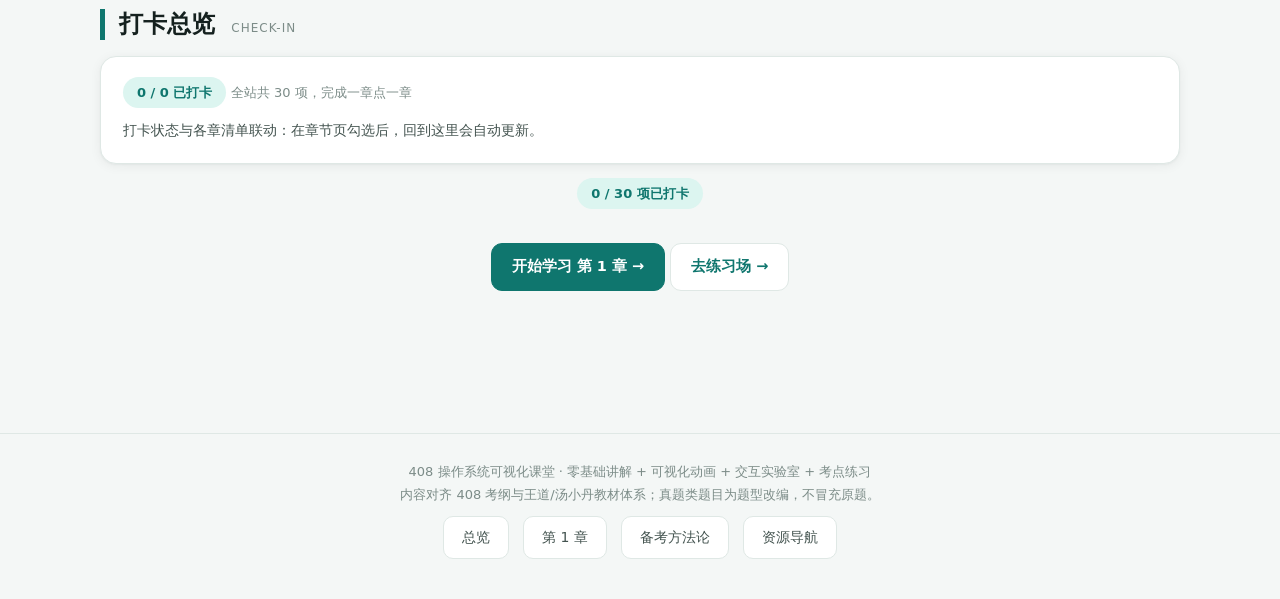
==== commit 26a57426: "增强教学可视化：新增 20 张图解、PV 与 I/O 方式交互实验室" ====
--- a/index.html
+++ b/index.html
@@ -20,7 +20,7 @@
   <div class="hero">
     <h1>把操作系统<span class="em">「跑」</span>给你看</h1>
     <p>这是为 <b>408 考研零基础</b> 同学准备的操作系统学习站。每个概念先用生活里的例子讲人话，再用动画把「进程怎么切换、地址怎么翻译、页面怎么换出、磁盘怎么寻道」一帧一幕演出来，最后落到 408 考点、计算模板和配套练习。</p>
-    <p class="tagline">5 章 · 5 集动画 · 8 个交互实验室 · 80 道分级练习 · 30 项打卡 · 学习进度自动保存在本机浏览器</p>
+    <p class="tagline">5 章 · 5 集动画 · 20 张教学图解 · 10 个交互实验室 · 80 道分级练习 · 30 项打卡</p>
     <div class="hero-actions">
       <a class="btn" href="ch01.html">从第 1 章开始 →</a>
       <a class="btn ghost" href="method.html">先看备考方法论</a>
@@ -50,7 +50,8 @@
   <div class="stat-row">
     <div class="stat"><b>5</b><span>章 · 对齐 408 考纲</span></div>
     <div class="stat"><b>5</b><span>集 SVG 动画课堂</span></div>
-    <div class="stat"><b>8</b><span>个可交互实验室</span></div>
+    <div class="stat"><b>20</b><span>张教学图解</span></div>
+    <div class="stat"><b>10</b><span>个可交互实验室</span></div>
     <div class="stat"><b>80</b><span>道分级练习</span></div>
     <div class="stat"><b>35</b><span>分 · 408 中 OS 权重</span></div>
   </div>
@@ -91,7 +92,7 @@
       <h3>进程与线程</h3>
       <p>PCB 与五状态、进程控制与通信、线程模型、调度算法、同步互斥、PV 操作、管程、死锁与银行家算法。</p>
       <div class="chips"><span class="chip">五状态机</span><span class="chip">调度算法</span><span class="chip">PV 大题</span><span class="chip hot">全卷最高频</span></div>
-      <div class="ch-wave">🎬《一个进程的一生》 · 🔬 状态机 + 调度甘特图 · 16 题</div>
+      <div class="ch-wave">🎬《一个进程的一生》 · 🔬 状态机 + 调度 + PV · 16 题</div>
     </a>
     <a class="card clickable" href="ch03.html">
       <span class="ch-num">第 3 章 · 已上线</span>
--- a/assets/style.css
+++ b/assets/style.css
@@ -503,6 +503,86 @@
 .bank-source { font-size: 11.5px; color: var(--ink-3); margin-left: 6px; }
 .empty-state { text-align: center; padding: 40px 20px; color: var(--ink-3); font-size: 14px; }
 
+/* ── 教学可视化通用组件 ── */
+.viz {
+  background: var(--card); border: 1px solid var(--line); border-radius: 16px;
+  padding: 16px 18px; margin: 16px 0; box-shadow: var(--shadow);
+}
+.viz-head { display: flex; align-items: center; gap: 8px; flex-wrap: wrap; }
+.viz-title { font-weight: 800; font-size: 15px; }
+.viz-tag { font-size: 11px; font-weight: 700; color: var(--brand); background: var(--brand-soft); border-radius: 999px; padding: 1px 9px; }
+.viz-desc { font-size: 13px; color: var(--ink-3); margin: 4px 0 10px; }
+.viz-body { background: var(--card-2); border-radius: 12px; padding: 14px; overflow-x: auto; }
+.viz-note { font-size: 12px; color: var(--ink-3); margin-top: 8px; }
+
+.vflow { display: flex; align-items: center; gap: 8px; flex-wrap: wrap; }
+.vflow.col { flex-direction: column; align-items: stretch; }
+.vbox {
+  min-width: 86px; padding: 9px 12px; border: 1.5px solid var(--line);
+  border-radius: 10px; background: var(--card); text-align: center;
+  font-size: 13px; line-height: 1.45;
+}
+.vbox b { display: block; font-size: 13.5px; }
+.vbox small { display: block; color: var(--ink-3); font-size: 11px; margin-top: 2px; }
+.vbox.hot { background: var(--brand-soft); border-color: var(--brand); }
+.vbox.ok { background: var(--green-soft); border-color: var(--green); }
+.vbox.warn { background: var(--red-soft); border-color: var(--red); }
+.vbox.accent { background: var(--accent-soft); border-color: var(--accent); }
+.vbox.violet { background: var(--violet-soft); border-color: var(--violet); }
+.vbox.ghost { border-style: dashed; color: var(--ink-3); }
+.varrow { color: var(--ink-3); font-weight: 700; font-size: 15px; flex-shrink: 0; }
+.varrow.down { transform: rotate(90deg); }
+.vbranch { display: grid; gap: 8px; }
+
+.vtl { display: grid; gap: 6px; min-width: 540px; }
+.vtl-row { display: flex; align-items: center; gap: 8px; }
+.vtl-label { width: 70px; flex-shrink: 0; font-size: 12px; color: var(--ink-2); text-align: right; font-family: Consolas, monospace; }
+.vtl-track { position: relative; flex: 1; height: 26px; background: var(--bg-soft); border-radius: 6px; overflow: hidden; }
+.vtl-seg { position: absolute; top: 2px; bottom: 2px; border-radius: 4px; font-size: 10.5px; color: #fff; display: flex; align-items: center; justify-content: center; white-space: nowrap; overflow: hidden; }
+.vtl-axis { display: flex; justify-content: space-between; margin-left: 78px; font-size: 10.5px; color: var(--ink-3); font-family: Consolas, monospace; }
+.vlegend { display: flex; gap: 12px; flex-wrap: wrap; font-size: 11.5px; color: var(--ink-3); margin-top: 8px; }
+.vlegend i { display: inline-block; width: 10px; height: 10px; border-radius: 3px; margin-right: 4px; vertical-align: -1px; }
+
+.vblocks { display: flex; gap: 4px; flex-wrap: wrap; align-items: center; }
+.vblock {
+  min-width: 42px; height: 40px; padding: 0 6px; border: 1.5px solid var(--line); border-radius: 6px;
+  display: flex; align-items: center; justify-content: center;
+  font-family: Consolas, monospace; font-size: 11.5px; background: var(--card);
+}
+.vblock.hot { background: var(--brand-soft); border-color: var(--brand); color: var(--brand); font-weight: 700; }
+.vblock.accent { background: var(--accent-soft); border-color: var(--accent); color: var(--accent); font-weight: 700; }
+.vblock.on { background: var(--brand-soft); border-color: var(--brand); color: var(--brand); font-weight: 700; }
+.vblock.warn { background: var(--red-soft); border-color: var(--red); color: var(--red); font-weight: 700; }
+.vblock.ok { background: var(--green-soft); border-color: var(--green); color: var(--green); font-weight: 700; }
+.vblock.hole { border-style: dashed; color: var(--ink-3); }
+.vblock.lg { min-width: 58px; }
+.vblock.sm { min-width: 30px; height: 30px; font-size: 10.5px; }
+
+.vcompare { display: grid; grid-template-columns: repeat(auto-fit, minmax(260px, 1fr)); gap: 12px; }
+.vcompare > div { background: var(--card); border: 1px solid var(--line); border-radius: 10px; padding: 10px 12px; }
+.vcompare h5 { font-size: 13px; margin-bottom: 6px; color: var(--brand); }
+
+.vlayers { display: grid; gap: 6px; }
+.vlayer { padding: 8px 12px; border-radius: 9px; border: 1.5px solid var(--line); background: var(--card); font-size: 13px; }
+.vlayer small { color: var(--ink-3); }
+
+.vmatrix { display: grid; gap: 3px; }
+.vmatrix .vc { min-width: 34px; height: 30px; border: 1px solid var(--line); border-radius: 5px; display: flex; align-items: center; justify-content: center; font-family: Consolas, monospace; font-size: 11px; background: var(--card); }
+.vmatrix .vc.hot { background: var(--brand); border-color: var(--brand); color: #fff; font-weight: 700; }
+
+.vpill { display: inline-block; font-size: 11px; border-radius: 999px; padding: 1px 9px; background: var(--bg-soft); color: var(--ink-2); }
+.vpill.brand { background: var(--brand-soft); color: var(--brand); }
+.vpill.red { background: var(--red-soft); color: var(--red); }
+.vpill.green { background: var(--green-soft); color: var(--green); }
+.vpill.accent { background: var(--accent-soft); color: var(--accent); }
+
+@media (max-width: 640px) {
+  .viz { padding: 13px 14px; }
+  .viz-body { padding: 10px; }
+  .vtl { min-width: 500px; }
+  .vbox { min-width: 74px; padding: 8px 10px; font-size: 12px; }
+}
+
 /* 页脚 */
 footer { border-top: 1px solid var(--line); padding: 26px 20px 40px; text-align: center; color: var(--ink-3); font-size: 13px; margin-top: 50px; }
 footer .pagers { display: flex; justify-content: center; gap: 14px; margin-top: 10px; flex-wrap: wrap; }
